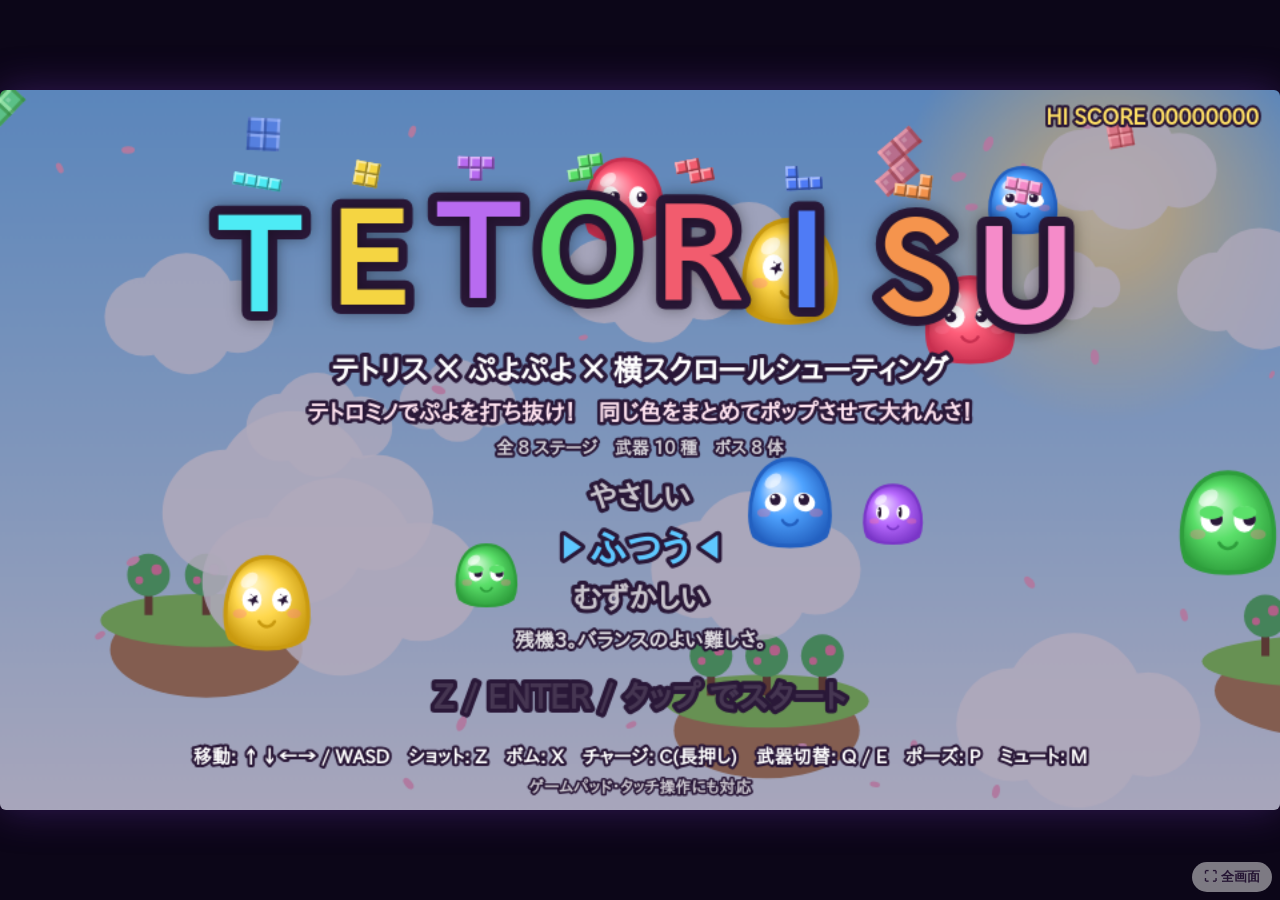
==== src/index.html @ 7d9df114 "Package like the other games: single-file index.html, PWA, build script - Move sources to src/ (inde" ====
<!DOCTYPE html>
<html lang="ja">
<head>
  <meta charset="UTF-8">
  <meta name="viewport" content="width=device-width, initial-scale=1, maximum-scale=1, user-scalable=no, viewport-fit=cover">
  <meta name="theme-color" content="#0c0618">
  <title>TETORISU - テトリス×ぷよぷよ 横スクロールシューティング</title>
  <link rel="icon" href="data:image/svg+xml,%3Csvg xmlns='http://www.w3.org/2000/svg' viewBox='0 0 32 32'%3E%3Cpath d='M16 3c7 0 12 5.5 12 12.5C28 22 23 28 16 28S4 22 4 15.5C4 8.5 9 3 16 3z' fill='%23ff5e7a' stroke='%23c83050' stroke-width='1.5'/%3E%3Cellipse cx='11' cy='9' rx='3' ry='2' fill='%23fff' opacity='.6'/%3E%3Ccircle cx='11.5' cy='15' r='3.4' fill='%23fff'/%3E%3Ccircle cx='20.5' cy='15' r='3.4' fill='%23fff'/%3E%3Ccircle cx='12.2' cy='15.4' r='1.7' fill='%232a1838'/%3E%3Ccircle cx='21.2' cy='15.4' r='1.7' fill='%232a1838'/%3E%3Cpath d='M13 21q3 2.5 6 0' stroke='%23c83050' stroke-width='1.4' fill='none' stroke-linecap='round'/%3E%3C/svg%3E">
  <link rel="manifest" href="manifest.webmanifest">
  <link rel="apple-touch-icon" href="icons/apple-touch-icon.png">
  <meta name="apple-mobile-web-app-capable" content="yes">
  <meta name="mobile-web-app-capable" content="yes">
  <meta name="apple-mobile-web-app-status-bar-style" content="black-translucent">
  <link rel="stylesheet" href="style.css">
</head>
<body>
  <div id="wrap">
    <canvas id="game" width="960" height="540"></canvas>
    <button id="fs" type="button" title="全画面 (F)">⛶ 全画面</button>
    <div id="rotate">📱 横向きにすると画面いっぱいで遊べます</div>
  </div>
  <script src="js/util.js"></script>
  <script src="js/audio.js"></script>
  <script src="js/input.js"></script>
  <script src="js/particles.js"></script>
  <script src="js/weapons.js"></script>
  <script src="js/items.js"></script>
  <script src="js/enemies.js"></script>
  <script src="js/bosses.js"></script>
  <script src="js/stages.js"></script>
  <script src="js/player.js"></script>
  <script src="js/game.js"></script>
  <script src="js/main.js"></script>
</body>
</html>
---- src/style.css ----
html, body { margin: 0; padding: 0; height: 100%; background: #0c0618; overflow: hidden; overscroll-behavior: none; -webkit-tap-highlight-color: transparent; }
body { display: flex; align-items: center; justify-content: center; font-family: 'M PLUS Rounded 1c', sans-serif; height: 100dvh; }
#wrap { position: relative; display: flex; align-items: center; justify-content: center; width: 100%; height: 100%; }
#fs { position: fixed; right: 8px; bottom: 8px; z-index: 10; padding: 6px 12px; border: 0; border-radius: 999px; background: rgba(255,255,255,0.55); color: #2a1838; font: bold 13px 'M PLUS Rounded 1c', sans-serif; cursor: pointer; opacity: 0.85; }
#fs:hover { opacity: 1; background: #fff; }
:fullscreen #fs, :-webkit-full-screen #fs, #fs.hidden { display: none; }
#rotate { display: none; position: fixed; left: 50%; top: 10px; transform: translateX(-50%); z-index: 10; padding: 8px 14px; border-radius: 999px; background: rgba(255,255,255,0.9); color: #2a1838; font: bold 13px 'M PLUS Rounded 1c', sans-serif; white-space: nowrap; pointer-events: none; }
@media (orientation: portrait) and (max-width: 900px) { #rotate { display: block; } }
@media (pointer: coarse) { #fs { right: auto; left: 8px; bottom: 8px; } }
canvas { display: block; background: #0c0618; touch-action: none; user-select: none; -webkit-user-select: none; -webkit-touch-callout: none; image-rendering: auto; border-radius: 6px; box-shadow: 0 0 40px rgba(120, 60, 200, 0.35); }
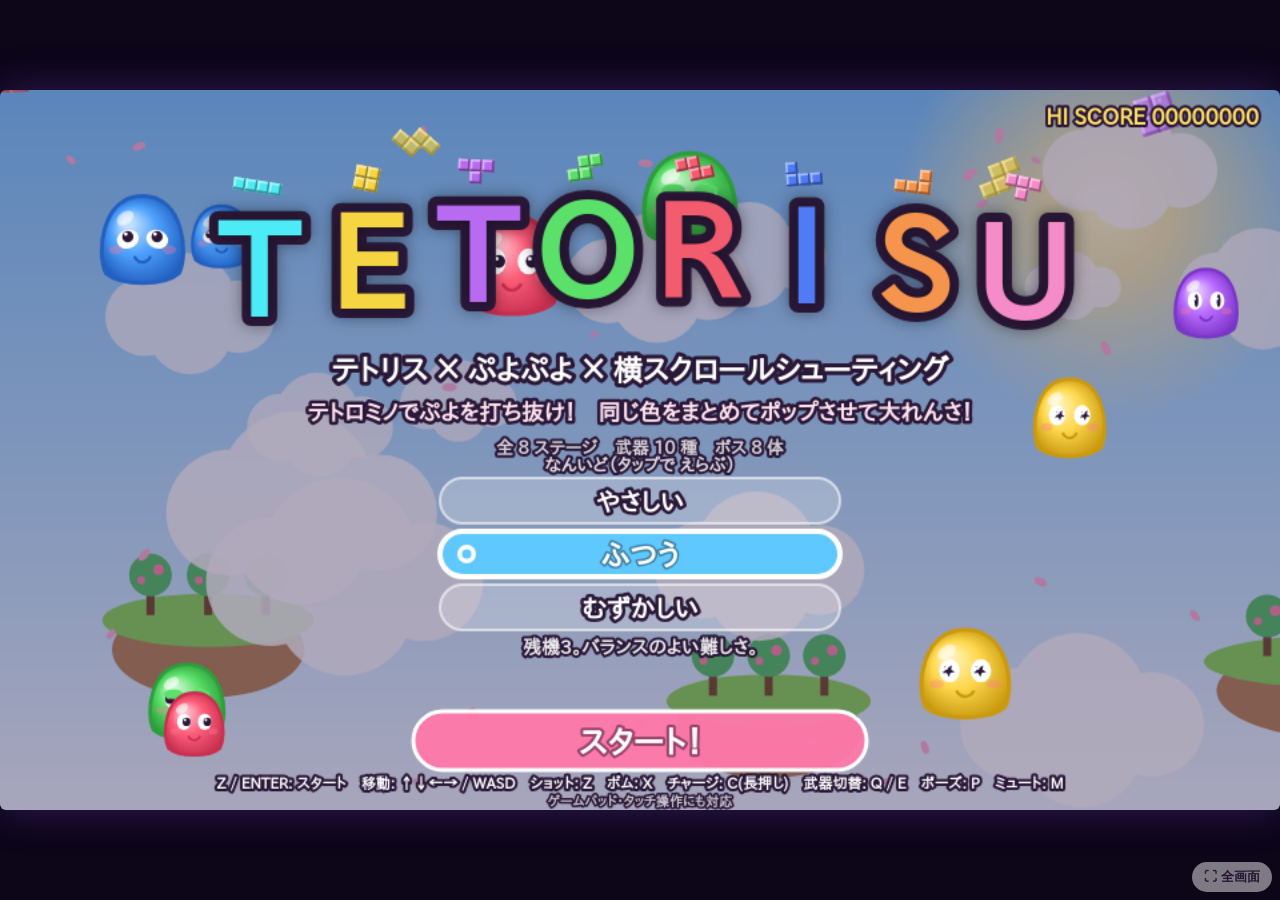
==== commit b810a167: "Show an "add to home screen" guide on iPhone only iPhone Safari cannot make a page fullscreen, so on" ====
--- a/src/index.html
+++ b/src/index.html
@@ -18,6 +18,28 @@
     <canvas id="game" width="960" height="540"></canvas>
     <button id="fs" type="button" title="全画面 (F)">⛶ 全画面</button>
     <div id="rotate">📱 横向きにすると画面いっぱいで遊べます</div>
+    <!-- iPhone だけに出す「ホーム画面に追加」の案内（iPhone の Safari はページを全画面にできないため） -->
+    <div id="iosGuide" class="hidden" role="dialog" aria-label="ホーム画面に追加すると全画面で遊べます">
+      <div class="ig-card">
+        <div class="ig-eyebrow">iPhone の かたへ</div>
+        <div class="ig-title">ホーム画面に追加すると<br>全画面で あそべます！</div>
+        <div class="ig-steps">
+          <div class="ig-step"><div class="ig-num">1</div>
+            <svg width="34" height="34" viewBox="0 0 24 24" aria-hidden="true"><rect x="5" y="9" width="14" height="12" rx="2" fill="none" stroke="#2a7ad0" stroke-width="2"/><path d="M12 3v11M8 7l4-4 4 4" fill="none" stroke="#2a7ad0" stroke-width="2" stroke-linecap="round" stroke-linejoin="round"/></svg>
+            <div class="ig-tx">Safari の<br><b>共有ボタン</b>を<br>おす</div></div>
+          <div class="ig-ar">▶</div>
+          <div class="ig-step"><div class="ig-num">2</div>
+            <svg width="34" height="34" viewBox="0 0 24 24" aria-hidden="true"><rect x="4" y="4" width="16" height="16" rx="4" fill="none" stroke="#2a1838" stroke-width="2"/><path d="M12 8v8M8 12h8" stroke="#2a1838" stroke-width="2" stroke-linecap="round"/></svg>
+            <div class="ig-tx"><b>「ホーム画面に<br>追加」</b>を<br>えらぶ</div></div>
+          <div class="ig-ar">▶</div>
+          <div class="ig-step"><div class="ig-num">3</div>
+            <canvas id="igIcon" width="68" height="68" aria-hidden="true"></canvas>
+            <div class="ig-tx">ホーム画面の<br><b>アイコン</b>から<br>ひらく</div></div>
+        </div>
+        <button id="igClose" type="button">このまま あそぶ</button>
+        <label class="ig-check"><input id="igNever" type="checkbox"> 次から 表示しない</label>
+      </div>
+    </div>
   </div>
   <script src="js/util.js"></script>
   <script src="js/audio.js"></script>
--- a/src/style.css
+++ b/src/style.css
@@ -8,3 +8,19 @@
 @media (orientation: portrait) and (max-width: 900px) { #rotate { display: block; } }
 @media (pointer: coarse) { #fs { right: auto; left: 8px; bottom: 8px; } }
 canvas { display: block; background: #0c0618; touch-action: none; user-select: none; -webkit-user-select: none; -webkit-touch-callout: none; image-rendering: auto; border-radius: 6px; box-shadow: 0 0 40px rgba(120, 60, 200, 0.35); }
+
+/* iPhone の「ホーム画面に追加」案内 */
+.hidden { display: none !important; }
+#iosGuide { position: fixed; inset: 0; z-index: 50; display: flex; align-items: center; justify-content: center; background: rgba(20, 8, 40, 0.55); font-family: 'M PLUS Rounded 1c', 'Hiragino Maru Gothic ProN', 'IPAPGothic', sans-serif; touch-action: manipulation; }
+#iosGuide .ig-card { width: min(92vw, 520px); max-height: 92vh; overflow: auto; background: #fffdf8; border-radius: 22px; border: 4px solid #ff8fb0; box-shadow: 0 10px 40px rgba(0, 0, 0, 0.35); padding: 16px 20px 14px; color: #2a1838; text-align: center; box-sizing: border-box; }
+#iosGuide .ig-eyebrow { font-size: 13px; font-weight: 800; color: #ff5e8a; letter-spacing: 0.1em; }
+#iosGuide .ig-title { font-size: 19px; font-weight: 900; margin: 4px 0 10px; line-height: 1.35; }
+#iosGuide .ig-steps { display: flex; gap: 8px; justify-content: center; align-items: stretch; }
+#iosGuide .ig-step { flex: 1; background: #f3f0ff; border-radius: 14px; padding: 8px 4px; display: flex; flex-direction: column; align-items: center; gap: 4px; position: relative; }
+#iosGuide .ig-num { position: absolute; top: -8px; left: -6px; width: 22px; height: 22px; border-radius: 50%; background: #ff5e8a; color: #fff; font-size: 13px; font-weight: 900; line-height: 22px; }
+#iosGuide .ig-tx { font-size: 12px; line-height: 1.4; overflow-wrap: anywhere; }
+#iosGuide .ig-ar { align-self: center; color: #ff8fb0; font-size: 14px; }
+#iosGuide #igIcon { width: 34px; height: 34px; border-radius: 8px; }
+#iosGuide #igClose { display: block; margin: 12px auto 0; border: 0; border-radius: 999px; background: #ff7fae; color: #fff; font: 900 16px 'M PLUS Rounded 1c', 'Hiragino Maru Gothic ProN', sans-serif; padding: 10px 26px; cursor: pointer; }
+#iosGuide .ig-check { display: inline-flex; align-items: center; gap: 6px; margin-top: 8px; font-size: 12px; color: #6a5a7a; }
+#iosGuide .ig-check input { width: 16px; height: 16px; }
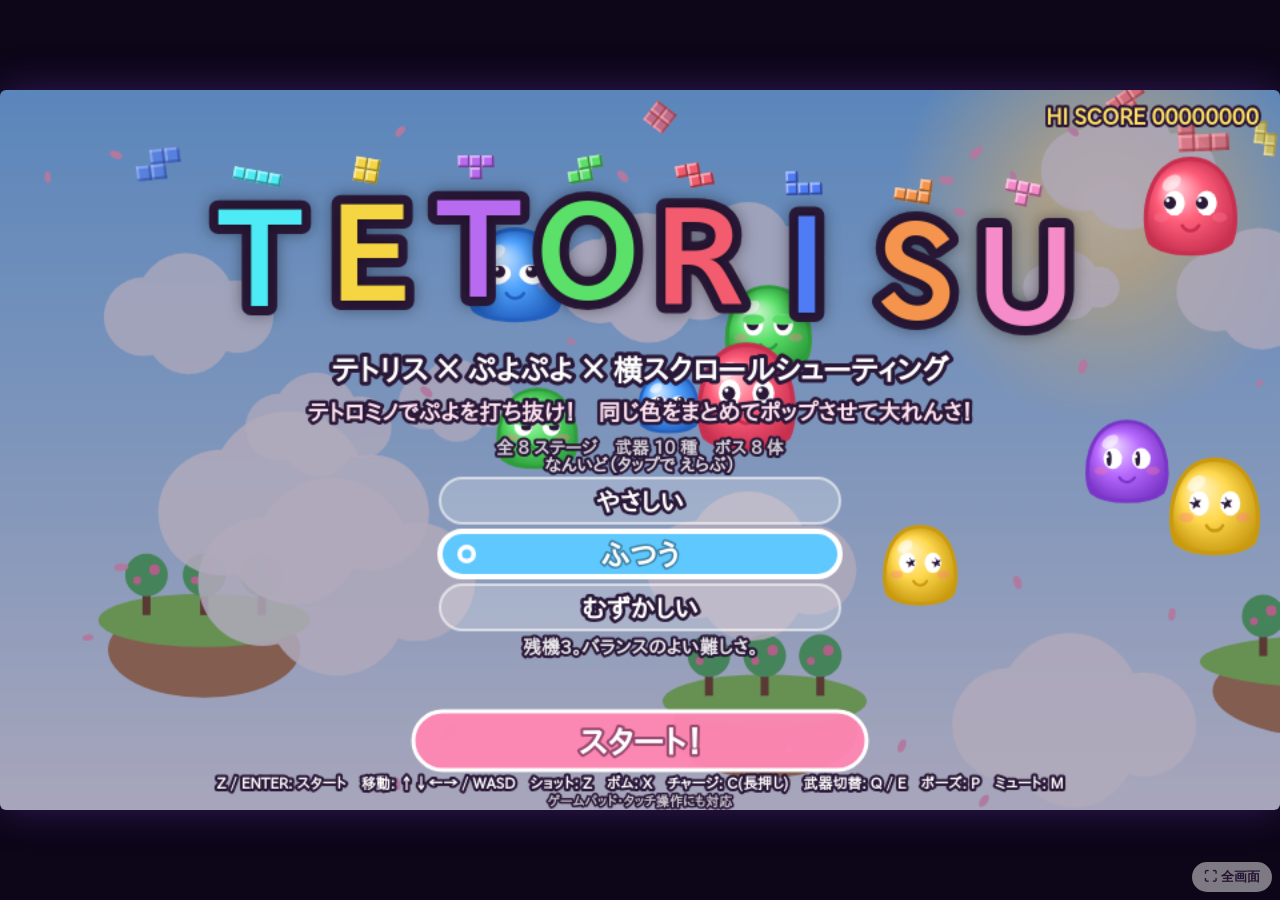
==== commit d3e62299: "Auto-sync from Mac 2026-10-26 17:26:51" ====
--- a/src/index.html
+++ b/src/index.html
@@ -41,6 +41,7 @@
       </div>
     </div>
   </div>
+  <script src="js/install-gate.js"></script>
   <script src="js/util.js"></script>
   <script src="js/audio.js"></script>
   <script src="js/input.js"></script>
